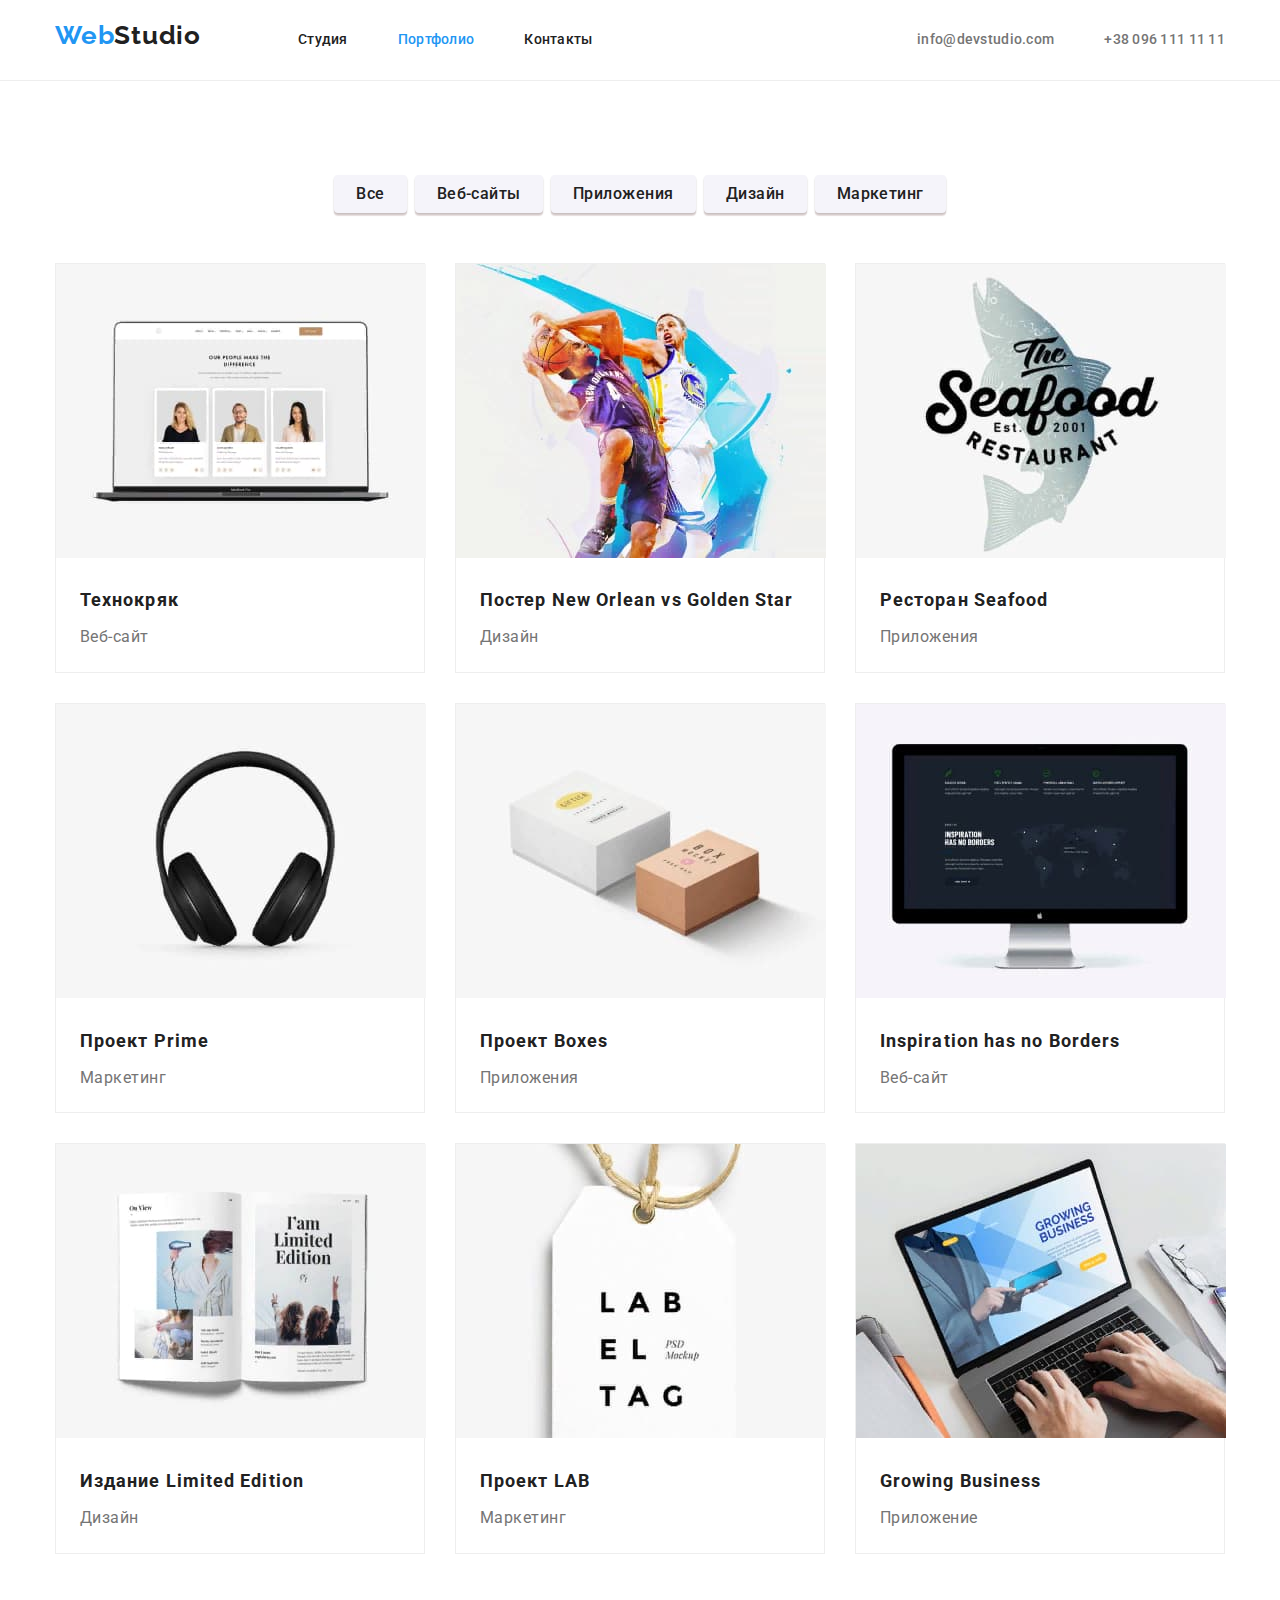
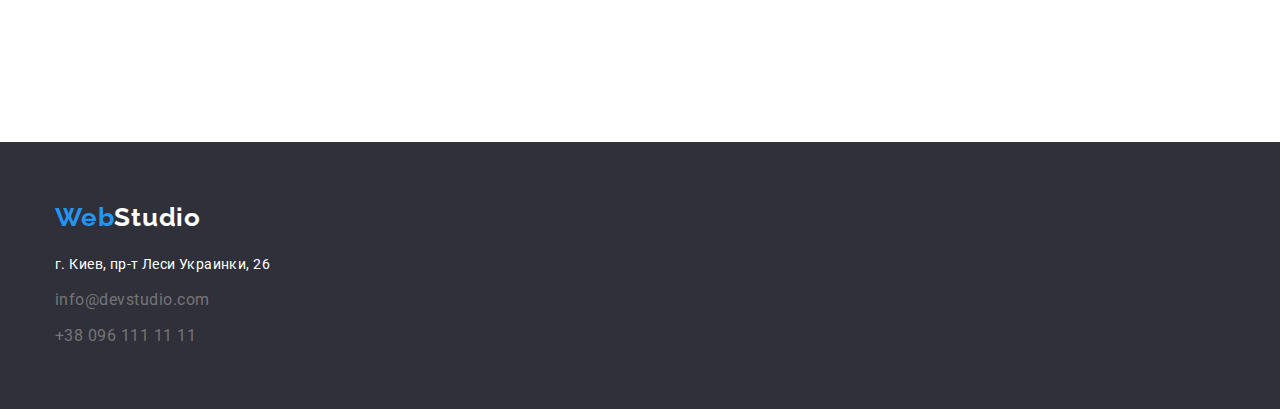
==== portfolio.html @ f0ad34c4 "Summary" ====
<!DOCTYPE html>
<html lang="ru">
    <head>
        <meta charset="UTF-8" />
        <meta http-equiv="X-UA-Compatible" content="IE=edge" />
        <meta name="viewport" content="width=device-width, initial-scale=1.0" />
        <title>Portfolio</title>
        <link rel="preconnect" href="https://fonts.gstatic.com" />
        <link
            href="https://fonts.googleapis.com/css2?family=Raleway:wght@700&family=Roboto:wght@400;700;900&display=swap"
            rel="stylesheet"
        />
        <link
            rel="stylesheet"
            href="https://cdnjs.cloudflare.com/ajax/libs/modern-normalize/1.0.0/modern-normalize.min.css"
        />
        <link
            rel="stylesheet"
            href="https://cdnjs.cloudflare.com/ajax/libs/modern-normalize/1.0.0/modern-normalize.min.css"
        />
        <link rel="stylesheet" href="./css/styles.css" />
    </head>
    <body>
        <!--шапка сторінки-->
        <header>
            <div class="conteiner page-header">
                <!--навігація-->
                <nav>
                    <a href="./index.html" class="logo"
                        ><span class="item">Web</span>Studio</a
                    >
                    <ul class="menu list">
                        <li class="menu-content">
                            <a href="./index.html" class="link">Студия</a>
                        </li>
                        <li class="menu-content">
                            <a href="./portfolio.html" class="link current"
                                >Портфолио</a
                            >
                        </li>
                        <li class="menu-content">
                            <a href="" class="link">Контакты</a>
                        </li>
                    </ul>
                </nav>
                <!--зв'язок-->
                <ul class="communication links">
                    <li class="communication-nav">
                        <a href="mailto:info@devstudio.com" class="contacts"
                            >info@devstudio.com</a
                        >
                    </li>
                    <li class="communication-nav">
                        <a href="tel:+380961111111" class="contacts"
                            >+38 096 111 11 11</a
                        >
                    </li>
                </ul>
            </div>
        </header>
        <main>
            <section class="our-works">
                <div class="conteiner">
                    <h1 class="visually-hidden">Наши работы</h1>
                    <ul class="main-filters">
                        <li class="filters-item">
                            <button type="button" class="filters">Все</button>
                        </li>
                        <li class="filters-item">
                            <button type="button" class="filters">
                                Веб-сайты
                            </button>
                        </li>
                        <li class="filters-item">
                            <button type="button" class="filters">
                                Приложения
                            </button>
                        </li>
                        <li class="filters-item">
                            <button type="button" class="filters">
                                Дизайн
                            </button>
                        </li>
                        <li class="filters-item">
                            <button type="button" class="filters">
                                Маркетинг
                            </button>
                        </li>
                    </ul>
                    <ul class="portfolio-title">
                        <li class="portfolio-item">
                            <img
                                src="./images/portfolio/img.jpg"
                                width="370"
                                height="294"
                                alt="ноутбук с изображениями"
                            />
                            <div class="discription">
                                <h2 class="portfolio">Технокряк</h2>
                                <p class="type">Веб-сайт</p>
                            </div>
                        </li>
                        <li class="portfolio-item">
                            <img
                                src="./images/portfolio/img-1.jpg"
                                width="370"
                                height="294"
                                alt="баскетболисты"
                            />
                            <div class="discription">
                                <h2 class="portfolio">
                                    Постер New Orlean vs Golden Star
                                </h2>
                                <p class="type">Дизайн</p>
                            </div>
                        </li>
                        <li class="portfolio-item">
                            <img
                                src="./images/portfolio/img-2.jpg"
                                width="370"
                                height="294"
                                alt="логотим с рыбой на фоне"
                            />
                            <div class="discription">
                                <h2 class="portfolio">Ресторан Seafood</h2>
                                <p class="type">Приложения</p>
                            </div>
                        </li>
                        <li class="portfolio-item">
                            <img
                                src="./images/portfolio/img-3.jpg"
                                width="370"
                                height="294"
                                alt="наушники"
                            />
                            <div class="discription">
                                <h2 class="portfolio">Проект Prime</h2>
                                <p class="type">Маркетинг</p>
                            </div>
                        </li>
                        <li class="portfolio-item">
                            <img
                                src="./images/portfolio/img-4.jpg"
                                width="370"
                                height="294"
                                alt="две коробки"
                            />
                            <div class="discription">
                                <h2 class="portfolio">Проект Boxes</h2>
                                <p class="type">Приложения</p>
                            </div>
                        </li>
                        <li class="portfolio-item">
                            <img
                                src="./images/portfolio/img-5.jpg"
                                width="370"
                                height="294"
                                alt="монитор пк"
                            />
                            <div class="discription">
                                <h2 class="portfolio">
                                    Inspiration has no Borders
                                </h2>
                                <p class="type">Веб-сайт</p>
                            </div>
                        </li>
                        <li class="portfolio-item">
                            <img
                                src="./images/portfolio/img-6.jpg"
                                width="370"
                                height="294"
                                alt="журнал"
                            />
                            <div class="discription">
                                <h2 class="portfolio">
                                    Издание Limited Edition
                                </h2>
                                <p class="type">Дизайн</p>
                            </div>
                        </li>
                        <li class="portfolio-item">
                            <img
                                src="./images/portfolio/img-7.jpg"
                                width="370"
                                height="294"
                                alt="бирка с надписью"
                            />
                            <div class="discription">
                                <h2 class="portfolio">Проект LAB</h2>
                                <p class="type">Маркетинг</p>
                            </div>
                        </li>
                        <li class="portfolio-item">
                            <img
                                src="./images/portfolio/img-8.jpg"
                                width="370"
                                height="294"
                                alt="включенный ноутбук"
                            />
                            <div class="discription">
                                <h2 class="portfolio">Growing Business</h2>
                                <p class="type">Приложение</p>
                            </div>
                        </li>
                    </ul>
                </div>
            </section>
        </main>
        <!--підвал сторінки-->
        <footer class="basement">
            <div class="conteiner">
                <a href="./index.html" class="logo"
                    ><span class="item">Web</span
                    ><span class="logo-two">Studio</span></a
                >
                <address class="info">
                    <ul class="links">
                        <li class="info-item">
                            <a
                                href="https://goo.gl/maps/6gxEorECzuaQfL2a7"
                                target="_blank"
                                rel="noopener noreferrer"
                                class="city"
                                >г. Киев, пр-т Леси Украинки, 26</a
                            >
                        </li>
                        <li class="info-item">
                            <a
                                href="mailto:info@devstudio.com"
                                class="alt-contact"
                                >info@devstudio.com</a
                            >
                        </li>
                        <li class="info-item">
                            <a href="tel:+380961111111" class="alt-contact"
                                >+38 096 111 11 11</a
                            >
                        </li>
                    </ul>
                </address>
            </div>
        </footer>
    </body>
</html>
---- css/styles.css ----
:root {
    --main-color: #757575;
    --secondary-color: #212121;
    --accent-color: #2196f3;
    --alt-color: #ffffff;
    --thirt-color: #f5f4fa;
    --alternative-bgr: #2f303a;
}

html {
    box-sizing: border-box;
}

*,
*::before,
*::after {
    box-sizing: inherit;
}

body {
    color: var(--main-color);
    background-color: var(--bgr-cl);
    font-family: "Roboto", sans-serif;
}

.conteiner {
    width: 1200px;
    padding-left: 15px;
    padding-right: 15px;
    margin-left: auto;
    margin-right: auto;
}

li {
    list-style: none;
}

/*heder*/

.page-header {
    display: flex;
    align-items: center;
    justify-content: space-between;
}

.logo {
    margin-right: 93px;
    color: var(--secondary-color);
}

.logo .item {
    color: var(--accent-color);
}

.menu {
    display: inline-flex;
}

.menu .link {
    display: block;
    padding-top: 32px;
    padding-bottom: 32px;
}

.menu .menu-content:not(:last-child) {
    margin-right: 50px;
}

.communication {
    display: flex;
}

.communication-nav:not(:last-child) {
    margin-right: 50px;
}

.list,
.links {
    margin: 0;
    padding-left: 0;
    font-weight: 500;
    font-size: 14px;
    line-height: 1.14;
    letter-spacing: 0.02em;
}

.list .link {
    text-decoration: none;
    color: var(--secondary-color);
}

.list .link.current {
    color: var(--accent-color);
}
.links .contacts {
    text-decoration: none;
    color: var(--main-color);
}

.list .link:hover,
.list .link:focus {
    color: var(--accent-color);
}

.studio:valid {
    color: var(--accent-color);
}

.links .contacts:hover,
.links .contacts:focus {
    color: var(--accent-color);
}

/*герой*/
.hero {
    padding-top: 200px;
    padding-bottom: 200px;
    background-image: linear-gradient(
            to right,
            rgba(47, 48, 58, 0.4),
            rgba(47, 48, 58, 0.4)
        ),
        url("../images/hero.jpg");
    background-repeat: no-repeat;
    background-size: cover;
    background-color: rgba(196, 196, 196, 1);
    color: var(--alt-color);
    text-align: center;
}

.hero .main-title {
    text-transform: uppercase;
    margin: 0 auto;
    max-width: 696px;
    margin-bottom: 30px;
    font-weight: 900;
    font-size: 44px;
    line-height: 1.36;
    letter-spacing: 0.06em;
}

.hero .btn {
    padding: 10px 32px;
    font-weight: 700;
    font-size: 16px;
    line-height: 1.87;
    align-items: center;
    text-align: center;
    letter-spacing: 0.06em;
    cursor: pointer;
    color: var(--alternative-color);
    background-color: var(--accent-color);
    box-shadow: 0px 4px 4px rgba(0, 0, 0, 15);
    border-radius: 4px;
    border: 0;
}

.hero .btn:hover,
.hero .btn:focus {
    color: var(--accent-color);
    background-color: var(--alt-color);
}

.specifics {
    padding-top: 94px;
    font-size: 14px;
    line-height: 1.7;
    letter-spacing: 0.03em;
}

.visually-hidden {
    position: absolute !important;
    clip: rect(1px 1px 1px 1px);
    clip: rect(1px, 1px, 1px, 1px);
    padding: 0 !important;
    border: 0 !important;
    height: 1px !important;
    width: 1px !important;
    overflow: hidden;
}

.specifics .specifics-items {
    display: flex;
    justify-content: space-between;
    align-self: center;
    margin-top: 0;
    margin-bottom: 0;
    padding-left: 0;
}
.specifics-items .item {
    width: 270px;
    text-decoration: none;
}

.feature {
    display: flex;
    width: 270px;
    height: 120px;
    margin-bottom: 30px;
    background-color: var(--thirt-color);
}

.feature-icon {
}

.specifics .skills {
    margin-top: 0;
    margin-bottom: 10px;
    color: var(--secondary-color);
    font-weight: 700;
    font-size: 14px;
    line-height: 1.14;
    letter-spacing: 0.03em;
    text-transform: uppercase;
}

.text {
    margin-top: 0;
    margin-bottom: 0;
    font-weight: 400;
    font-size: 14px;
    line-height: 1.71;
    letter-spacing: 0.03em;
}

.projects {
    padding-top: 94px;
}

.work,
.team {
    margin-top: 0;
    margin-bottom: 0;
    color: var(--secondary-color);
    font-weight: 700;
    font-size: 36px;
    line-height: 1.16;
    text-align: center;
    letter-spacing: 0.03em;
}

.makets {
    display: inline-flex;
    margin-top: 50px;
    margin-bottom: 0;
    padding-left: 0;
}

.makets .maket-item:not(:last-child) {
    margin-right: 30px;
}

.organization {
    padding-top: 94px;
    padding-bottom: 10px;
    background-color: var(--thirt-color);
    text-align: center;
}

.team-woker {
    display: flex;
    margin-top: 50px;
    margin-bottom: 0;
    padding-left: 0;
}

.card-woker {
    box-shadow: 0px 1px 3px rgba(0, 0, 0, 0.12), 0px 1px 1px rgba(0, 0, 0, 0.14),
        0px 2px 1px rgba(0, 0, 0, 0.2);
    border-radius: 0px 0px 4px 4px;
}

.card-woker .card-item {
    padding: 30px 32px;
}

.team-woker .card-woker:not(:last-child) {
    margin-right: 30px;
}

.members {
    margin: 0 0 10px 0;
    color: var(--secondary-color);
    font-weight: 500;
    font-size: 16px;
    line-height: 1.18;
    letter-spacing: 0.03em;
}

.position {
    margin: 0;
    font-weight: 400;
    font-size: 16px;
    line-height: 1.19;
    text-align: center;
    letter-spacing: 0.03em;
}

.social-icons {
    display: inline-flex;
}

.basement {
    padding-top: 60px;
    padding-bottom: 60px;
    background-color: var(--alternative-bgr);
}

.logo-two {
    color: var(--alt-color);
}

.logo,
.logo-two {
    text-decoration: none;
    font-family: "Raleway", sans-serif;
    font-weight: 700;
    font-size: 26px;
    line-height: 31px;
    letter-spacing: 0.03em;
}

.info {
    margin-top: 20px;
    font-style: normal;
    font-size: 14px;
    line-height: 1.71;
    letter-spacing: 0.03em;
}

.info .info-item:not(:last-child) {
    margin-bottom: 9px;
}

.links .city {
    text-decoration: none;
    color: var(--alt-color);
    font-weight: 400;
    font-size: 14px;
    line-height: 1.71;
    letter-spacing: 0.03em;
}

.links .alt-contact {
    text-decoration: none;
    color: var(--main-color);
    font-weight: 400;
    font-size: 16px;
    line-height: 1.71;
    letter-spacing: 0.03em;
}

.links .alt-contact:hover,
.links .alt-contact:focus {
    color: var(--accent-color);
}

.links .city:hover,
.links .city:focus {
    color: var(--accent-color);
}

/*портфоліо стилізація*/
.our-works {
    padding-top: 94px;
    padding-bottom: 94px;
    border-top: 1px solid #eeeeee;
}

.main-filters {
    display: flex;
    justify-content: center;
    margin-right: auto;
    margin-left: auto;
    margin-top: 0;
    margin-bottom: 0;
    padding-left: 0;
}

.main-filters .filters-item:not(:last-child) {
    margin-right: 8px;
}

.filters-item .filters {
    padding: 6px 22px;
    color: var(--secondary-color);
    background-color: var(--thirt-color);
    font-weight: 500;
    font-size: 16px;
    line-height: 1.62;
    text-align: center;
    letter-spacing: 0.03em;
    cursor: pointer;
    box-shadow: 0px 3px 1px rgba(100, 8, 8, 0.1),
        0px 1px 2px rgba(0, 0, 0, 0.08), 0px 2px 2px rgba(0, 0, 0, 0.12);
    border: 0;
    border-radius: 4px;
}

.filters:hover,
.filters:focus {
    color: var(--alt-color);
    background-color: var(--accent-color);
}

.discription {
    padding: 20px 24px;
}
.portfolio-title {
    display: flex;
    flex-wrap: wrap;
    margin-top: 50px;
    margin-bottom: 0;
    padding-left: 0;
    padding-bottom: 94px;
}

.portfolio-item {
    width: 370px;
    margin-right: 30px;
    margin-bottom: 30px;
}

.portfolio-item:nth-child(3n) {
    margin-right: 0;
}

.portfolio-item:nth-last-child(-n + 3) {
    margin-bottom: 0;
}

.portfolio-item {
    border: 1px solid #eeeeee;
}

.portfolio {
    padding: 20 px;
    margin-top: 0;
    margin-bottom: 4px;
    color: var(--secondary-color);
    font-weight: 700;
    font-size: 18px;
    line-height: 2;
    letter-spacing: 0.06em;
}

.type {
    margin-top: 0;
    margin-bottom: 0;
    font-weight: 400;
    font-size: 16px;
    line-height: 1.87;
    letter-spacing: 0.03em;
}
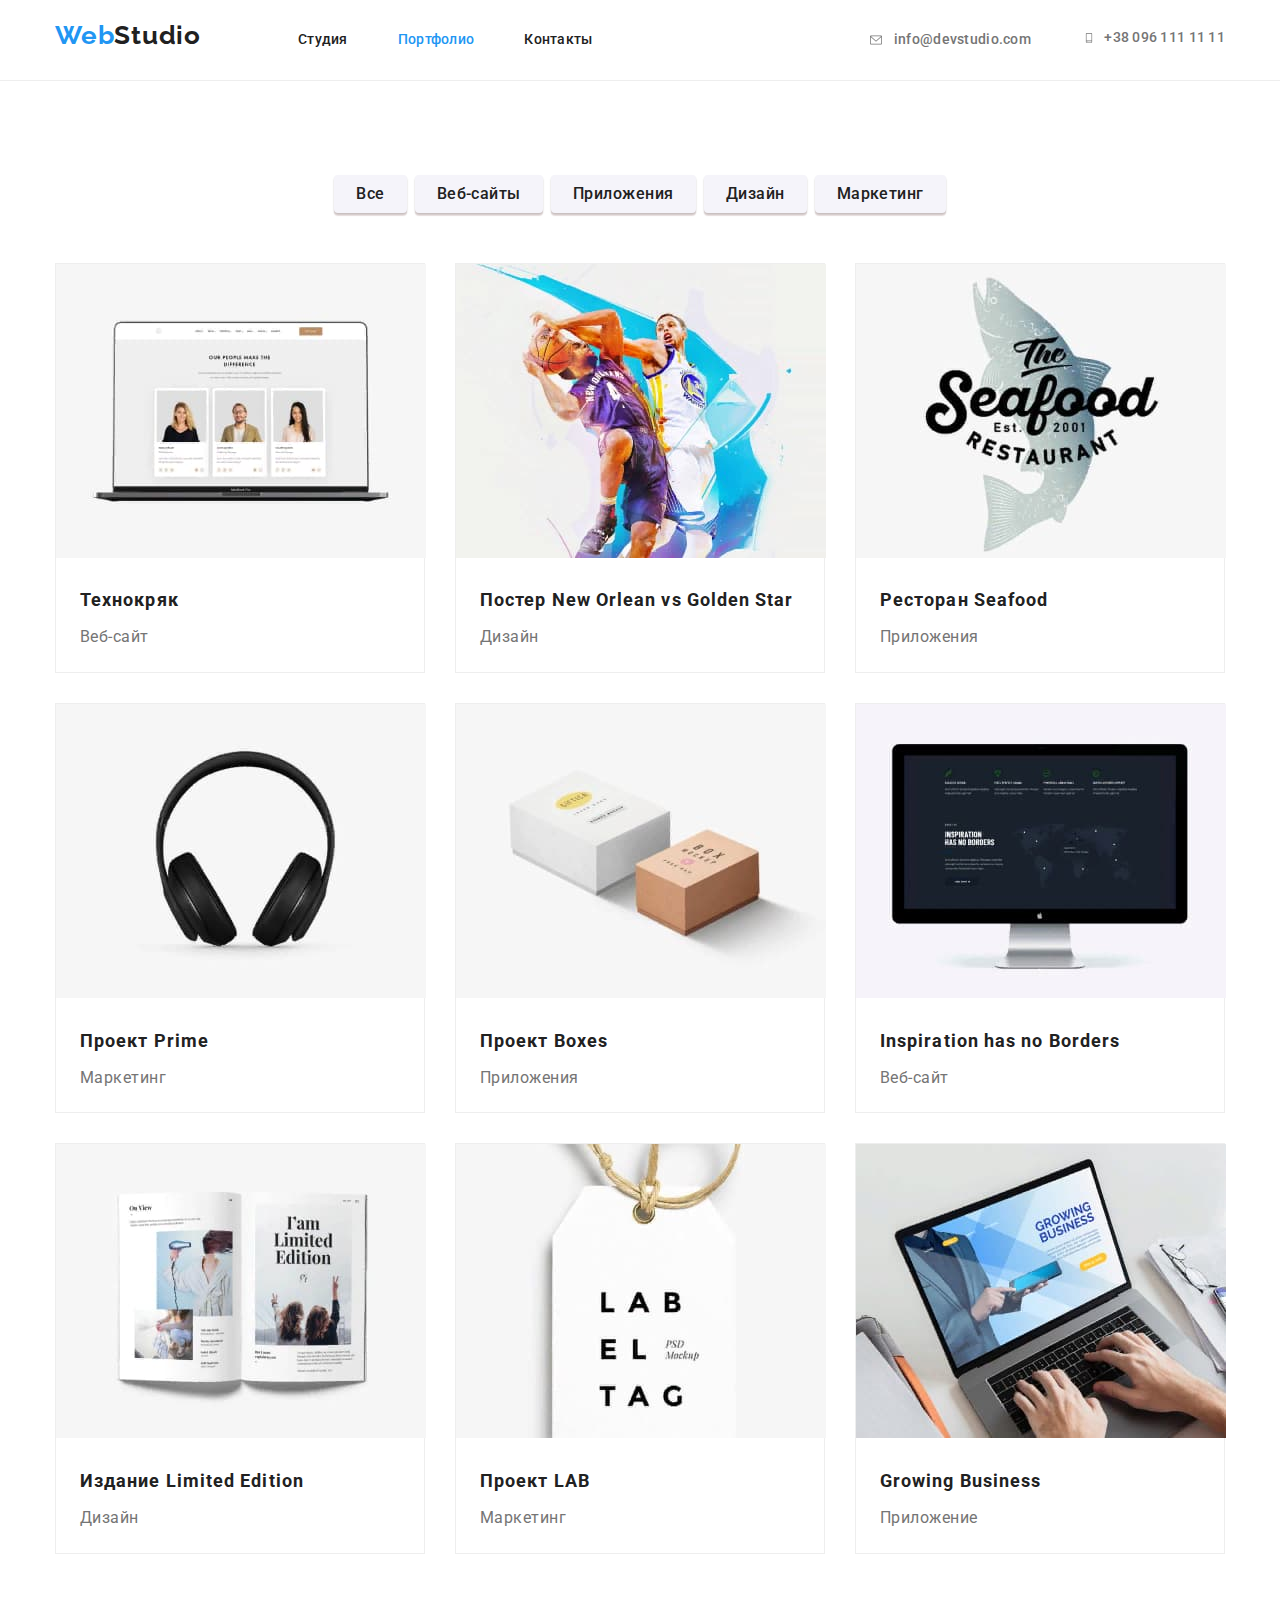
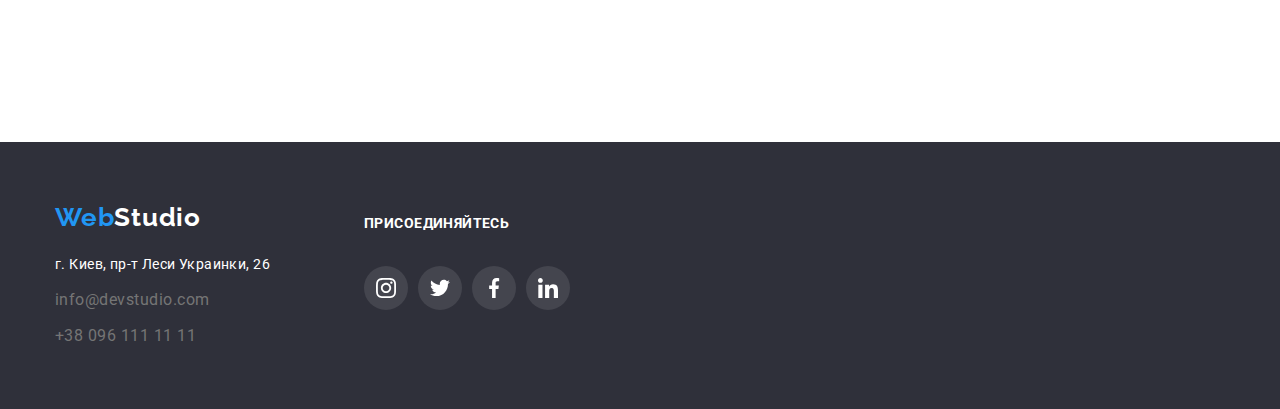
==== commit 78e7a084: "Summary" ====
--- a/portfolio.html
+++ b/portfolio.html
@@ -47,13 +47,31 @@
                 <ul class="communication links">
                     <li class="communication-nav">
                         <a href="mailto:info@devstudio.com" class="contacts"
-                            >info@devstudio.com</a
+                            ><svg
+                                class="contacts-icon"
+                                width="16px"
+                                height="12px"
+                            >
+                                <use
+                                    href="./images/icons.svg#icon-envelope"
+                                ></use>
+                            </svg>
+                            info@devstudio.com</a
                         >
                     </li>
                     <li class="communication-nav">
                         <a href="tel:+380961111111" class="contacts"
-                            >+38 096 111 11 11</a
-                        >
+                            ><svg
+                                class="contacts-icon"
+                                width="10px"
+                                height="16px"
+                            >
+                                <use
+                                    href="./images/icons.svg#icon-smartphone"
+                                ></use>
+                            </svg>
+                            +38 096 111 11 11
+                        </a>
                     </li>
                 </ul>
             </div>
@@ -208,36 +226,95 @@
         </main>
         <!--підвал сторінки-->
         <footer class="basement">
-            <div class="conteiner">
-                <a href="./index.html" class="logo"
-                    ><span class="item">Web</span
-                    ><span class="logo-two">Studio</span></a
-                >
-                <address class="info">
-                    <ul class="links">
-                        <li class="info-item">
+            <div class="conteiner basement-list">
+                <div class="address-conteiner">
+                    <a href="./index.html" class="logo"
+                        ><span class="item">Web</span
+                        ><span class="logo-two">Studio</span></a
+                    >
+                    <address class="info">
+                        <ul class="links">
+                            <li class="info-item">
+                                <a
+                                    href="https://goo.gl/maps/6gxEorECzuaQfL2a7"
+                                    target="_blank"
+                                    rel="noopener noreferrer"
+                                    class="city"
+                                    >г. Киев, пр-т Леси Украинки, 26</a
+                                >
+                            </li>
+                            <li class="info-item">
+                                <a
+                                    href="mailto:info@devstudio.com"
+                                    class="alt-contact"
+                                    >info@devstudio.com</a
+                                >
+                            </li>
+                            <li class="info-item">
+                                <a href="tel:+380961111111" class="alt-contact"
+                                    >+38 096 111 11 11</a
+                                >
+                            </li>
+                        </ul>
+                    </address>
+                </div>
+                <div class="basement-social">
+                    <h3 class="basement-social-title">присоединяйтесь</h3>
+                    <ul class="basement-social-list">
+                        <li class="basement-social-item">
                             <a
-                                href="https://goo.gl/maps/6gxEorECzuaQfL2a7"
+                                href=""
                                 target="_blank"
                                 rel="noopener noreferrer"
-                                class="city"
-                                >г. Киев, пр-т Леси Украинки, 26</a
-                            >
-                        </li>
-                        <li class="info-item">
+                                class="basement-socisl-link"
+                                ><svg class="basement-social-icon">
+                                    <use
+                                        href="./images/icons.svg#icon-instagram"
+                                    ></use>
+                                </svg>
+                            </a>
+                        </li>
+                        <li class="basement-social-item">
                             <a
-                                href="mailto:info@devstudio.com"
-                                class="alt-contact"
-                                >info@devstudio.com</a
-                            >
-                        </li>
-                        <li class="info-item">
-                            <a href="tel:+380961111111" class="alt-contact"
-                                >+38 096 111 11 11</a
-                            >
+                                href=""
+                                target="_blank"
+                                rel="noopener noreferrer"
+                                class="basement-socisl-link"
+                                ><svg class="basement-social-icon">
+                                    <use
+                                        href="./images/icons.svg#icon-twitter"
+                                    ></use>
+                                </svg>
+                            </a>
+                        </li>
+                        <li class="basement-social-item">
+                            <a
+                                href=""
+                                target="_blank"
+                                rel="noopener noreferrer"
+                                class="basement-socisl-link"
+                                ><svg class="basement-social-icon">
+                                    <use
+                                        href="./images/icons.svg#icon-facebook"
+                                    ></use>
+                                </svg>
+                            </a>
+                        </li>
+                        <li class="basement-social-item">
+                            <a
+                                href=""
+                                target="_blank"
+                                rel="noopener noreferrer"
+                                class="basement-socisl-link"
+                                ><svg class="basement-social-icon">
+                                    <use
+                                        href="./images/icons.svg#icon-linkedin"
+                                    ></use>
+                                </svg>
+                            </a>
                         </li>
                     </ul>
-                </address>
+                </div>
             </div>
         </footer>
     </body>
--- a/css/styles.css
+++ b/css/styles.css
@@ -57,7 +57,7 @@
 }
 
 .menu .link {
-    display: block;
+    display: flex;
     padding-top: 32px;
     padding-bottom: 32px;
 }
@@ -66,8 +66,8 @@
     margin-right: 50px;
 }
 
-.communication {
-    display: flex;
+.communication-nav {
+    display: inline-flex;
 }
 
 .communication-nav:not(:last-child) {
@@ -82,6 +82,8 @@
     font-size: 14px;
     line-height: 1.14;
     letter-spacing: 0.02em;
+    text-decoration: none;
+    color: var(--secondary-color);
 }
 
 .list .link {
@@ -92,22 +94,37 @@
 .list .link.current {
     color: var(--accent-color);
 }
-.links .contacts {
+
+.contacts {
+    display: flex;
+    align-items: center;
+    justify-content: center;
     text-decoration: none;
     color: var(--main-color);
 }
 
+.contacts-icon {
+    margin-right: 10px;
+    fill: var(--main-color);
+}
+
 .list .link:hover,
 .list .link:focus {
     color: var(--accent-color);
 }
 
-.studio:valid {
-    color: var(--accent-color);
-}
-
 .links .contacts:hover,
 .links .contacts:focus {
+    color: var(--accent-color);
+}
+
+.links .contacts:hover .contacts-icon,
+.links .contacts:focus .contacts-icon {
+    fill: var(--accent-color);
+    color: var(--accent-color);
+}
+
+.studio:valid {
     color: var(--accent-color);
 }
 
@@ -194,6 +211,8 @@
 
 .feature {
     display: flex;
+    align-items: center;
+    justify-content: center;
     width: 270px;
     height: 120px;
     margin-bottom: 30px;
@@ -201,6 +220,8 @@
 }
 
 .feature-icon {
+    width: 70px;
+    height: 70px;
 }
 
 .specifics .skills {
@@ -228,7 +249,8 @@
 }
 
 .work,
-.team {
+.team,
+.clients-title {
     margin-top: 0;
     margin-bottom: 0;
     color: var(--secondary-color);
@@ -252,7 +274,7 @@
 
 .organization {
     padding-top: 94px;
-    padding-bottom: 10px;
+    padding-bottom: 94px;
     background-color: var(--thirt-color);
     text-align: center;
 }
@@ -265,13 +287,14 @@
 }
 
 .card-woker {
+    background-color: var(--alt-color);
     box-shadow: 0px 1px 3px rgba(0, 0, 0, 0.12), 0px 1px 1px rgba(0, 0, 0, 0.14),
         0px 2px 1px rgba(0, 0, 0, 0.2);
     border-radius: 0px 0px 4px 4px;
 }
 
 .card-woker .card-item {
-    padding: 30px 32px;
+    padding: 30px 32px 16px 32px;
 }
 
 .team-woker .card-woker:not(:last-child) {
@@ -296,14 +319,96 @@
     letter-spacing: 0.03em;
 }
 
-.social-icons {
+.social-links {
     display: inline-flex;
+    padding-left: 0;
+    padding-bottom: 30px;
+}
+
+.social-links .social-icon:not(:last-child) {
+    margin-right: 10px;
+}
+
+.social-links .social-icon-link {
+    display: flex;
+    align-items: center;
+    justify-content: center;
+    width: 44px;
+    height: 44px;
+    background-color: var(--alt-color);
+    border-radius: 50%;
+}
+
+.social-icon-svg {
+    width: 20px;
+    height: 20px;
+    fill: #afb1b8;
+}
+
+.social-icon-link:hover,
+.social-icon-link:focus {
+    background-color: var(--accent-color);
+}
+
+.social-icon-link:hover .social-icon-svg,
+.social-icon-link:focus .social-icon-svg {
+    fill: var(--alt-color);
+}
+
+.clients {
+    padding-top: 94px;
+    padding-bottom: 94px;
+}
+
+.clients-list {
+    display: flex;
+    margin-top: 50px;
+    margin-bottom: 0;
+    padding-left: 0;
+}
+
+.clients-item {
+    width: 170px;
+    height: 92px;
+}
+
+.clients-link {
+    display: flex;
+    justify-content: center;
+    align-items: center;
+    width: 170px;
+    height: 92px;
+    border: 1px solid #afb1b8;
+}
+
+.clients-item:not(:last-child) {
+    margin-right: 30px;
+}
+
+.clients-icon {
+    fill: #afb1b8;
+    width: 106px;
+    height: 60px;
+}
+
+.clients-link:hover,
+.clients-link:focus {
+    border-color: var(--accent-color);
+}
+
+.clients-link:hover .clients-icon,
+.clients-link:focus .clients-icon {
+    fill: var(--accent-color);
 }
 
 .basement {
     padding-top: 60px;
     padding-bottom: 60px;
     background-color: var(--alternative-bgr);
+}
+
+.basement-list {
+    display: flex;
 }
 
 .logo-two {
@@ -360,6 +465,57 @@
     color: var(--accent-color);
 }
 
+.basement-social {
+    display: block;
+    margin-left: 70px;
+}
+
+.basement-social .basement-social-title {
+    font-weight: 700;
+    font-size: 14px;
+    line-height: 1.14;
+    letter-spacing: 0.03em;
+    text-transform: uppercase;
+    color: var(--alt-color);
+}
+
+.basement-social-list {
+    display: inline-flex;
+    margin-top: 20px;
+    padding-left: 0;
+}
+
+.basement-social-item {
+    width: 44px;
+    height: 44px;
+    background-color: rgba(255, 255, 255, 0.1);
+    border-radius: 50%;
+}
+
+.basement-social-item:not(:last-child) {
+    margin-right: 10px;
+}
+
+.basement-social-icon {
+    fill: var(--alt-color);
+    width: 20px;
+    height: 20px;
+}
+
+.basement-socisl-link {
+    display: flex;
+    justify-content: center;
+    align-items: center;
+    width: 44px;
+    height: 44px;
+    border-radius: 50%;
+}
+
+.basement-socisl-link:hover,
+.basement-socisl-link:focus {
+    background-color: var(--accent-color);
+}
+
 /*портфоліо стилізація*/
 .our-works {
     padding-top: 94px;
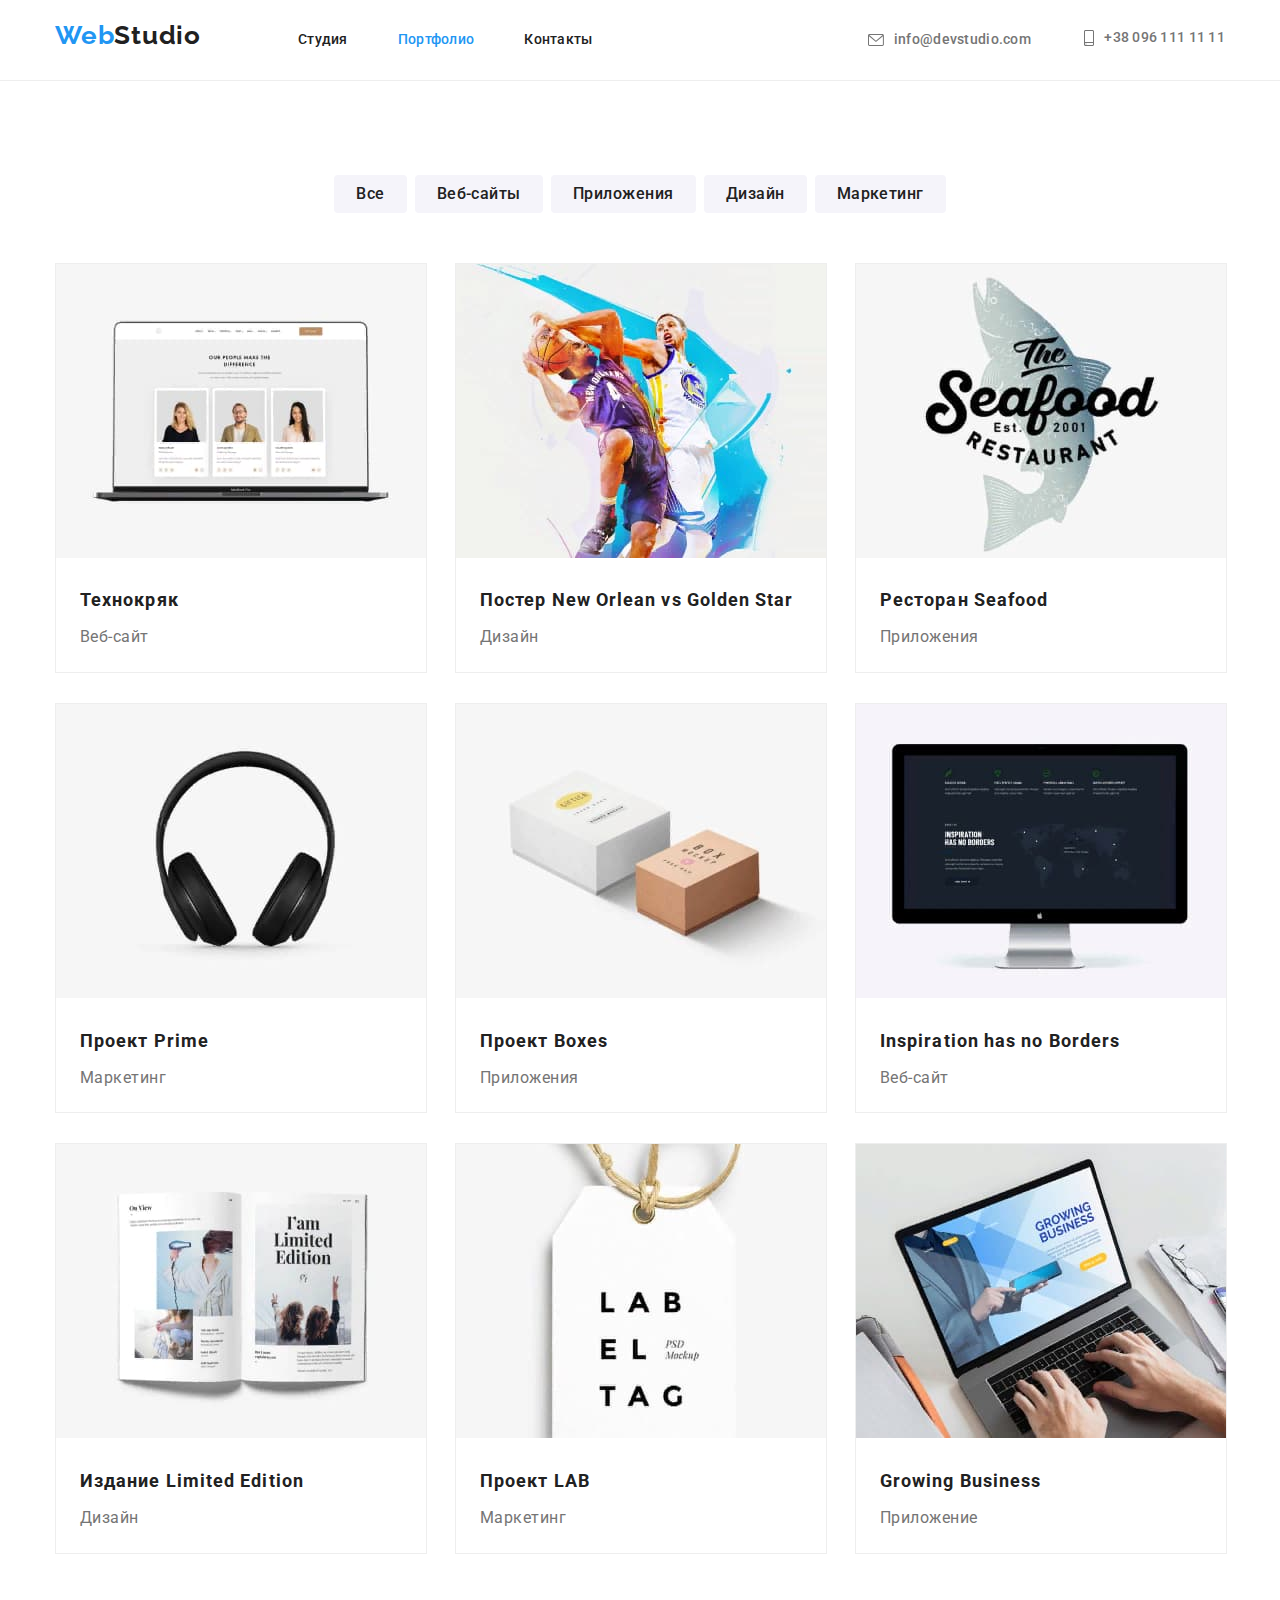
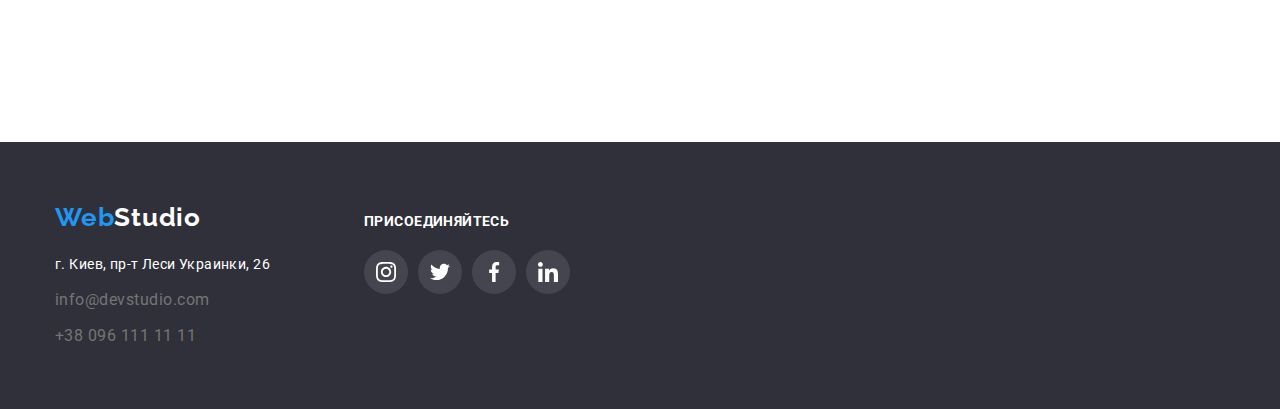
==== commit b51eb664: "Summary" ====
--- a/portfolio.html
+++ b/portfolio.html
@@ -47,11 +47,7 @@
                 <ul class="communication links">
                     <li class="communication-nav">
                         <a href="mailto:info@devstudio.com" class="contacts"
-                            ><svg
-                                class="contacts-icon"
-                                width="16px"
-                                height="12px"
-                            >
+                            ><svg class="contacts-icon" width="16" height="12">
                                 <use
                                     href="./images/icons.svg#icon-envelope"
                                 ></use>
@@ -61,11 +57,7 @@
                     </li>
                     <li class="communication-nav">
                         <a href="tel:+380961111111" class="contacts"
-                            ><svg
-                                class="contacts-icon"
-                                width="10px"
-                                height="16px"
-                            >
+                            ><svg class="contacts-icon" width="10" height="16">
                                 <use
                                     href="./images/icons.svg#icon-smartphone"
                                 ></use>
@@ -107,118 +99,136 @@
                     </ul>
                     <ul class="portfolio-title">
                         <li class="portfolio-item">
-                            <img
-                                src="./images/portfolio/img.jpg"
-                                width="370"
-                                height="294"
-                                alt="ноутбук с изображениями"
-                            />
-                            <div class="discription">
-                                <h2 class="portfolio">Технокряк</h2>
-                                <p class="type">Веб-сайт</p>
-                            </div>
-                        </li>
-                        <li class="portfolio-item">
-                            <img
-                                src="./images/portfolio/img-1.jpg"
-                                width="370"
-                                height="294"
-                                alt="баскетболисты"
-                            />
-                            <div class="discription">
-                                <h2 class="portfolio">
-                                    Постер New Orlean vs Golden Star
-                                </h2>
-                                <p class="type">Дизайн</p>
-                            </div>
-                        </li>
-                        <li class="portfolio-item">
-                            <img
-                                src="./images/portfolio/img-2.jpg"
-                                width="370"
-                                height="294"
-                                alt="логотим с рыбой на фоне"
-                            />
-                            <div class="discription">
-                                <h2 class="portfolio">Ресторан Seafood</h2>
-                                <p class="type">Приложения</p>
-                            </div>
-                        </li>
-                        <li class="portfolio-item">
-                            <img
-                                src="./images/portfolio/img-3.jpg"
-                                width="370"
-                                height="294"
-                                alt="наушники"
-                            />
-                            <div class="discription">
-                                <h2 class="portfolio">Проект Prime</h2>
-                                <p class="type">Маркетинг</p>
-                            </div>
-                        </li>
-                        <li class="portfolio-item">
-                            <img
-                                src="./images/portfolio/img-4.jpg"
-                                width="370"
-                                height="294"
-                                alt="две коробки"
-                            />
-                            <div class="discription">
-                                <h2 class="portfolio">Проект Boxes</h2>
-                                <p class="type">Приложения</p>
-                            </div>
-                        </li>
-                        <li class="portfolio-item">
-                            <img
-                                src="./images/portfolio/img-5.jpg"
-                                width="370"
-                                height="294"
-                                alt="монитор пк"
-                            />
-                            <div class="discription">
-                                <h2 class="portfolio">
-                                    Inspiration has no Borders
-                                </h2>
-                                <p class="type">Веб-сайт</p>
-                            </div>
-                        </li>
-                        <li class="portfolio-item">
-                            <img
-                                src="./images/portfolio/img-6.jpg"
-                                width="370"
-                                height="294"
-                                alt="журнал"
-                            />
-                            <div class="discription">
-                                <h2 class="portfolio">
-                                    Издание Limited Edition
-                                </h2>
-                                <p class="type">Дизайн</p>
-                            </div>
-                        </li>
-                        <li class="portfolio-item">
-                            <img
-                                src="./images/portfolio/img-7.jpg"
-                                width="370"
-                                height="294"
-                                alt="бирка с надписью"
-                            />
-                            <div class="discription">
-                                <h2 class="portfolio">Проект LAB</h2>
-                                <p class="type">Маркетинг</p>
-                            </div>
-                        </li>
-                        <li class="portfolio-item">
-                            <img
-                                src="./images/portfolio/img-8.jpg"
-                                width="370"
-                                height="294"
-                                alt="включенный ноутбук"
-                            />
-                            <div class="discription">
-                                <h2 class="portfolio">Growing Business</h2>
-                                <p class="type">Приложение</p>
-                            </div>
+                            <a href="" class="portfolio-link">
+                                <img
+                                    src="./images/portfolio/img.jpg"
+                                    width="370"
+                                    height="294"
+                                    alt="ноутбук с изображениями"
+                                />
+                                <div class="discription">
+                                    <h2 class="portfolio">Технокряк</h2>
+                                    <p class="type">Веб-сайт</p>
+                                </div></a
+                            >
+                        </li>
+                        <li class="portfolio-item">
+                            <a href="" class="portfolio-link">
+                                <img
+                                    src="./images/portfolio/img-1.jpg"
+                                    width="370"
+                                    height="294"
+                                    alt="баскетболисты"
+                                />
+                                <div class="discription">
+                                    <h2 class="portfolio">
+                                        Постер New Orlean vs Golden Star
+                                    </h2>
+                                    <p class="type">Дизайн</p>
+                                </div></a
+                            >
+                        </li>
+                        <li class="portfolio-item">
+                            <a href="" class="portfolio-link">
+                                <img
+                                    src="./images/portfolio/img-2.jpg"
+                                    width="370"
+                                    height="294"
+                                    alt="логотим с рыбой на фоне"
+                                />
+                                <div class="discription">
+                                    <h2 class="portfolio">Ресторан Seafood</h2>
+                                    <p class="type">Приложения</p>
+                                </div></a
+                            >
+                        </li>
+                        <li class="portfolio-item">
+                            <a href="" class="portfolio-link">
+                                <img
+                                    src="./images/portfolio/img-3.jpg"
+                                    width="370"
+                                    height="294"
+                                    alt="наушники"
+                                />
+                                <div class="discription">
+                                    <h2 class="portfolio">Проект Prime</h2>
+                                    <p class="type">Маркетинг</p>
+                                </div></a
+                            >
+                        </li>
+                        <li class="portfolio-item">
+                            <a href="" class="portfolio-link">
+                                <img
+                                    src="./images/portfolio/img-4.jpg"
+                                    width="370"
+                                    height="294"
+                                    alt="две коробки"
+                                />
+                                <div class="discription">
+                                    <h2 class="portfolio">Проект Boxes</h2>
+                                    <p class="type">Приложения</p>
+                                </div></a
+                            >
+                        </li>
+                        <li class="portfolio-item">
+                            <a href="" class="portfolio-link">
+                                <img
+                                    src="./images/portfolio/img-5.jpg"
+                                    width="370"
+                                    height="294"
+                                    alt="монитор пк"
+                                />
+                                <div class="discription">
+                                    <h2 class="portfolio">
+                                        Inspiration has no Borders
+                                    </h2>
+                                    <p class="type">Веб-сайт</p>
+                                </div></a
+                            >
+                        </li>
+                        <li class="portfolio-item">
+                            <a href="" class="portfolio-link">
+                                <img
+                                    src="./images/portfolio/img-6.jpg"
+                                    width="370"
+                                    height="294"
+                                    alt="журнал"
+                                />
+                                <div class="discription">
+                                    <h2 class="portfolio">
+                                        Издание Limited Edition
+                                    </h2>
+                                    <p class="type">Дизайн</p>
+                                </div></a
+                            >
+                        </li>
+                        <li class="portfolio-item">
+                            <a href="" class="portfolio-link">
+                                <img
+                                    src="./images/portfolio/img-7.jpg"
+                                    width="370"
+                                    height="294"
+                                    alt="бирка с надписью"
+                                />
+                                <div class="discription">
+                                    <h2 class="portfolio">Проект LAB</h2>
+                                    <p class="type">Маркетинг</p>
+                                </div></a
+                            >
+                        </li>
+                        <li class="portfolio-item">
+                            <a href="" class="portfolio-link">
+                                <img
+                                    src="./images/portfolio/img-8.jpg"
+                                    width="370"
+                                    height="294"
+                                    alt="включенный ноутбук"
+                                />
+                                <div class="discription">
+                                    <h2 class="portfolio">Growing Business</h2>
+                                    <p class="type">Приложение</p>
+                                </div></a
+                            >
                         </li>
                     </ul>
                 </div>
--- a/css/styles.css
+++ b/css/styles.css
@@ -294,7 +294,7 @@
 }
 
 .card-woker .card-item {
-    padding: 30px 32px 16px 32px;
+    padding: 30px 32px;
 }
 
 .team-woker .card-woker:not(:last-child) {
@@ -311,7 +311,8 @@
 }
 
 .position {
-    margin: 0;
+    margin-top: 0;
+    margin-bottom: 16px;
     font-weight: 400;
     font-size: 16px;
     line-height: 1.19;
@@ -322,7 +323,6 @@
 .social-links {
     display: inline-flex;
     padding-left: 0;
-    padding-bottom: 30px;
 }
 
 .social-links .social-icon:not(:last-child) {
@@ -379,6 +379,7 @@
     width: 170px;
     height: 92px;
     border: 1px solid #afb1b8;
+    border-radius: 4px;
 }
 
 .clients-item:not(:last-child) {
@@ -407,8 +408,14 @@
     background-color: var(--alternative-bgr);
 }
 
+.basement-social-title,
+.basement-social-list {
+    margin: 0;
+}
+
 .basement-list {
     display: flex;
+    align-items: baseline;
 }
 
 .logo-two {
@@ -547,8 +554,6 @@
     text-align: center;
     letter-spacing: 0.03em;
     cursor: pointer;
-    box-shadow: 0px 3px 1px rgba(100, 8, 8, 0.1),
-        0px 1px 2px rgba(0, 0, 0, 0.08), 0px 2px 2px rgba(0, 0, 0, 0.12);
     border: 0;
     border-radius: 4px;
 }
@@ -562,6 +567,7 @@
 .discription {
     padding: 20px 24px;
 }
+
 .portfolio-title {
     display: flex;
     flex-wrap: wrap;
@@ -572,6 +578,7 @@
 }
 
 .portfolio-item {
+    display: flex;
     width: 370px;
     margin-right: 30px;
     margin-bottom: 30px;
@@ -585,8 +592,15 @@
     margin-bottom: 0;
 }
 
-.portfolio-item {
+.portfolio-link {
     border: 1px solid #eeeeee;
+    text-decoration: none;
+}
+
+.portfolio-item .portfolio-link:hover,
+.portfolio-item .portfolio-link:focus {
+    box-shadow: 0px 3px 1px rgba(100, 8, 8, 0.1),
+        0px 1px 2px rgba(0, 0, 0, 0.08), 0px 2px 2px rgba(0, 0, 0, 0.12);
 }
 
 .portfolio {
@@ -607,4 +621,5 @@
     font-size: 16px;
     line-height: 1.87;
     letter-spacing: 0.03em;
-}
+    color: var(--main-color);
+}
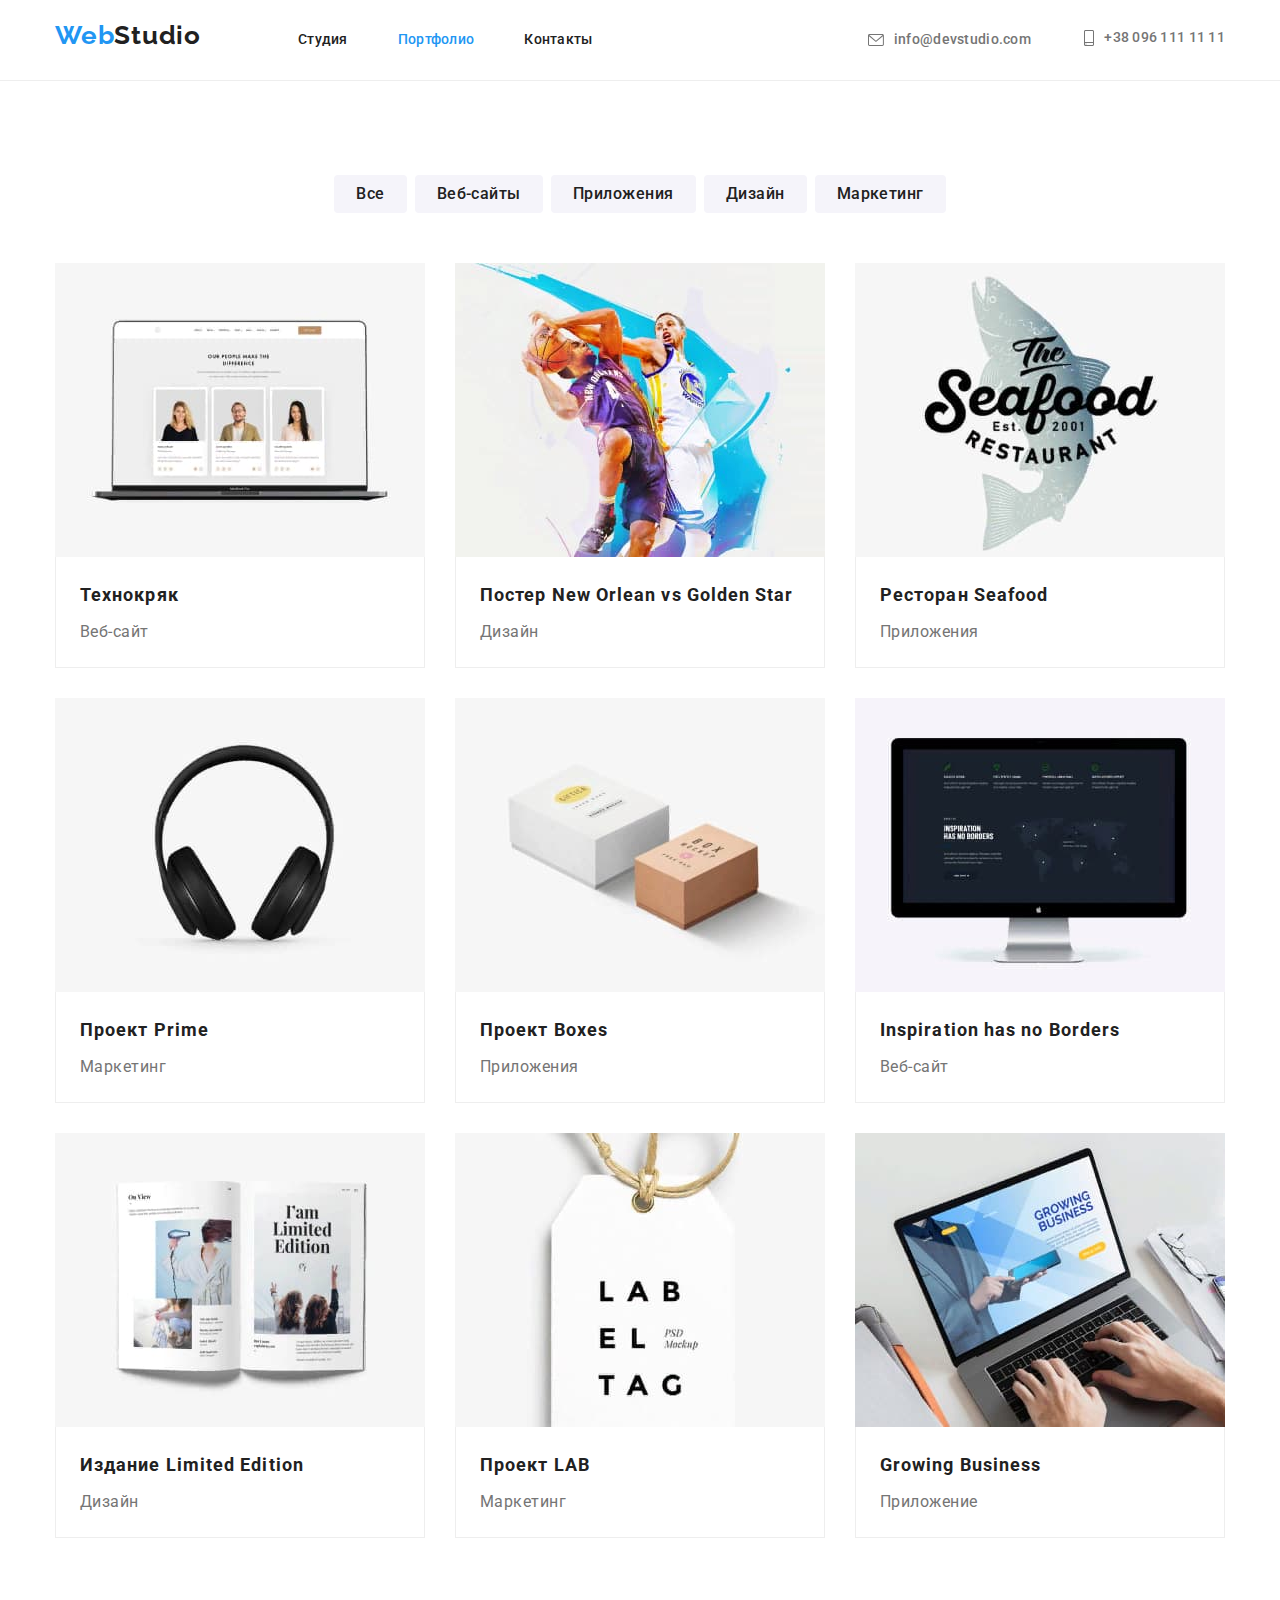
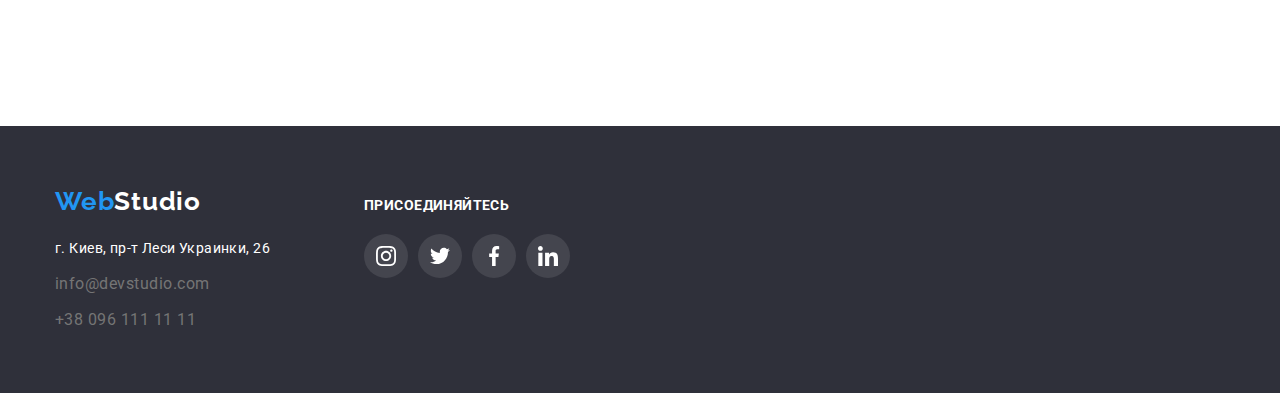
==== commit 20e601ef: "Summary" ====
--- a/portfolio.html
+++ b/portfolio.html
@@ -105,6 +105,7 @@
                                     width="370"
                                     height="294"
                                     alt="ноутбук с изображениями"
+                                    class="portfolio-img"
                                 />
                                 <div class="discription">
                                     <h2 class="portfolio">Технокряк</h2>
@@ -119,6 +120,7 @@
                                     width="370"
                                     height="294"
                                     alt="баскетболисты"
+                                    class="portfolio-img"
                                 />
                                 <div class="discription">
                                     <h2 class="portfolio">
@@ -135,6 +137,7 @@
                                     width="370"
                                     height="294"
                                     alt="логотим с рыбой на фоне"
+                                    class="portfolio-img"
                                 />
                                 <div class="discription">
                                     <h2 class="portfolio">Ресторан Seafood</h2>
@@ -149,6 +152,7 @@
                                     width="370"
                                     height="294"
                                     alt="наушники"
+                                    class="portfolio-img"
                                 />
                                 <div class="discription">
                                     <h2 class="portfolio">Проект Prime</h2>
@@ -163,6 +167,7 @@
                                     width="370"
                                     height="294"
                                     alt="две коробки"
+                                    class="portfolio-img"
                                 />
                                 <div class="discription">
                                     <h2 class="portfolio">Проект Boxes</h2>
@@ -177,6 +182,7 @@
                                     width="370"
                                     height="294"
                                     alt="монитор пк"
+                                    class="portfolio-img"
                                 />
                                 <div class="discription">
                                     <h2 class="portfolio">
@@ -193,6 +199,7 @@
                                     width="370"
                                     height="294"
                                     alt="журнал"
+                                    class="portfolio-img"
                                 />
                                 <div class="discription">
                                     <h2 class="portfolio">
@@ -209,6 +216,7 @@
                                     width="370"
                                     height="294"
                                     alt="бирка с надписью"
+                                    class="portfolio-img"
                                 />
                                 <div class="discription">
                                     <h2 class="portfolio">Проект LAB</h2>
@@ -223,6 +231,7 @@
                                     width="370"
                                     height="294"
                                     alt="включенный ноутбук"
+                                    class="portfolio-img"
                                 />
                                 <div class="discription">
                                     <h2 class="portfolio">Growing Business</h2>
--- a/css/styles.css
+++ b/css/styles.css
@@ -388,8 +388,6 @@
 
 .clients-icon {
     fill: #afb1b8;
-    width: 106px;
-    height: 60px;
 }
 
 .clients-link:hover,
@@ -562,10 +560,8 @@
 .filters:focus {
     color: var(--alt-color);
     background-color: var(--accent-color);
-}
-
-.discription {
-    padding: 20px 24px;
+    box-shadow: 0px 3px 1px rgba(0, 0, 0, 0.1), 0px 1px 2px rgba(0, 0, 0, 0.08),
+        0px 2px 2px rgba(0, 0, 0, 0.12);
 }
 
 .portfolio-title {
@@ -593,8 +589,18 @@
 }
 
 .portfolio-link {
+    text-decoration: none;
+}
+
+.portfolio-img {
+    display: block;
+    max-width: 100%;
+}
+
+.discription {
+    padding: 20px 24px;
     border: 1px solid #eeeeee;
-    text-decoration: none;
+    border-top: none;
 }
 
 .portfolio-item .portfolio-link:hover,
